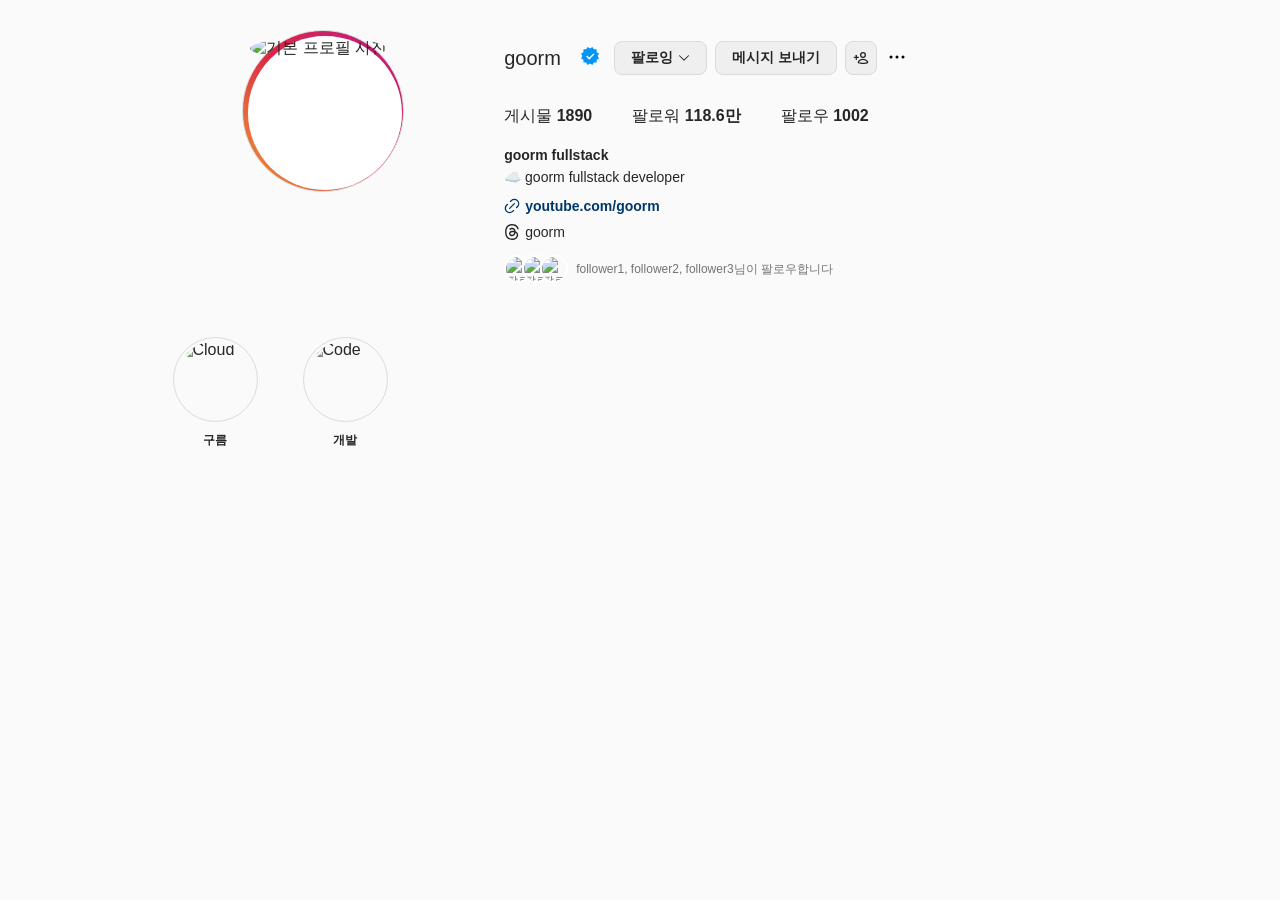
==== profilepage.html @ 55e89423 "feat: 프로필페이지 헤더 초안 구현" ====
<!DOCTYPE html>
<html lang="ko">
<head>
    <meta charset="UTF-8">
    <meta name="viewport" content="width=device-width, initial-scale=1.0">
    <title>goorm (@goorm) • Instagram 사진 및 동영상</title>
    <link rel="stylesheet" href="css/profilepage.css">
    <link rel="icon" href="assets/icon.ico">
</head>
<body>
    <div class="container">
        <!-- 프로필 헤더 영역이 여기에 로드됩니다 -->
        <div id="profile-header-container"></div>
    </div>

    <script src="js/main.js"></script>
</body>
</html>
---- css/profilepage.css ----
/* 전체 레이아웃 */
body {
    font-family: -apple-system, BlinkMacSystemFont, "Segoe UI", Roboto, Helvetica, Arial, sans-serif;
    margin: 0;
    padding: 0;
    background-color: #fafafa;
    color: #262626;
}

.container {
    max-width: 935px;
    margin: 0 auto;
    padding: 30px 20px 0;
}

/* 프로필 헤더 레이아웃 */
.profile-header {
    display: flex;
    margin-bottom: 44px;
}

/* 프로필 이미지 */
.profile-image-container {
    flex-basis: 0;
    flex-grow: 1;
    display: flex;
    justify-content: center;
    margin-right: 30px;
}

.profile-image-wrapper {
    position: relative;
    width: 150px;
    height: 150px;
    padding: 5px;
    border: 1px solid #dbdbdb;
    border-radius: 50%;
    background: linear-gradient(45deg, #f09433 0%, #e6683c 25%, #dc2743 50%, #cc2366 75%, #bc1888 100%);
}

.profile-image-inner {
    width: 100%;
    height: 100%;
    background-color: white;
    border-radius: 50%;
    padding: 2px;
}

.profile-image-inner img {
    width: 100%;
    height: 100%;
    border-radius: 50%;
    object-fit: cover;
}

/* 프로필 정보 */
.profile-info {
    flex-basis: 0;
    flex-grow: 2;
}

.profile-info-row {
    display: flex;
    align-items: center;
    margin-bottom: 20px;
}

.username {
    font-size: 20px;
    font-weight: 300;
    margin-right: 20px;
}

.verified-badge {
    margin-right: 15px;
}

.action-buttons {
    display: flex;
    gap: 8px;
}

.btn {
    border: 1px solid #dbdbdb;
    background-color: #efefef;
    padding: 7px 16px;
    border-radius: 8px;
    font-size: 14px;
    font-weight: 600;
    cursor: pointer;
    text-decoration: none;
    color: inherit;
    display: flex;
    align-items: center;
    justify-content: center;
}

.btn:hover {
    background-color: #dbdbdb;
}

.options-btn {
    background: none;
    border: none;
    cursor: pointer;
    padding: 8px;
}

/* 통계 (게시물, 팔로워, 팔로잉) */
.stats {
    list-style: none;
    padding: 0;
    display: flex;
    gap: 40px;
    margin-bottom: 20px;
}

.stats li {
    font-size: 16px;
}

.stats li span {
    font-weight: 600;
}

/* 바이오 */
.bio {
    font-size: 14px;
}

.bio-name {
    font-weight: 600;
    margin-bottom: 4px;
}

.bio-text {
    white-space: pre-wrap;
    line-height: 1.5;
}

.bio-link {
    color: #00376b;
    text-decoration: none;
    font-weight: 600;
    display: flex;
    align-items: center;
    gap: 5px;
    margin-top: 10px;
}

.threads-link {
    margin-top: 10px;
    display: flex;
    align-items: center;
    gap: 5px;
    font-size: 14px;
    text-decoration: none;
    color: inherit;
}

.threads-icon {
    width: 16px;
    height: 16px;
}

/* 팔로우 정보 */
.mutual-followers {
    margin-top: 15px;
    font-size: 12px;
    color: #737373;
    display: flex;
    align-items: center;
    gap: 8px;
}

.follower-avatars {
    display: flex;
}

.follower-avatars img {
    width: 24px;
    height: 24px;
    border-radius: 50%;
    border: 2px solid white;
    margin-left: -10px;
}

.follower-avatars img:first-child {
    margin-left: 0;
}

/* 스토리 하이라이트 */
.highlights {
    display: flex;
    gap: 45px;
    margin-bottom: 44px;
    padding: 10px 0;
}

.highlight-item {
    display: flex;
    flex-direction: column;
    align-items: center;
    gap: 10px;
    cursor: pointer;
}

.highlight-image-wrapper {
    width: 77px;
    height: 77px;
    padding: 3px;
    border: 1px solid #dbdbdb;
    border-radius: 50%;
}

.highlight-image-inner {
    width: 100%;
    height: 100%;
    border-radius: 50%;
    background-color: #fafafa;
    overflow: hidden;
}

.highlight-image-inner img {
    width: 100%;
    height: 100%;
    object-fit: cover;
}

.highlight-title {
    font-size: 12px;
    font-weight: 600;
}
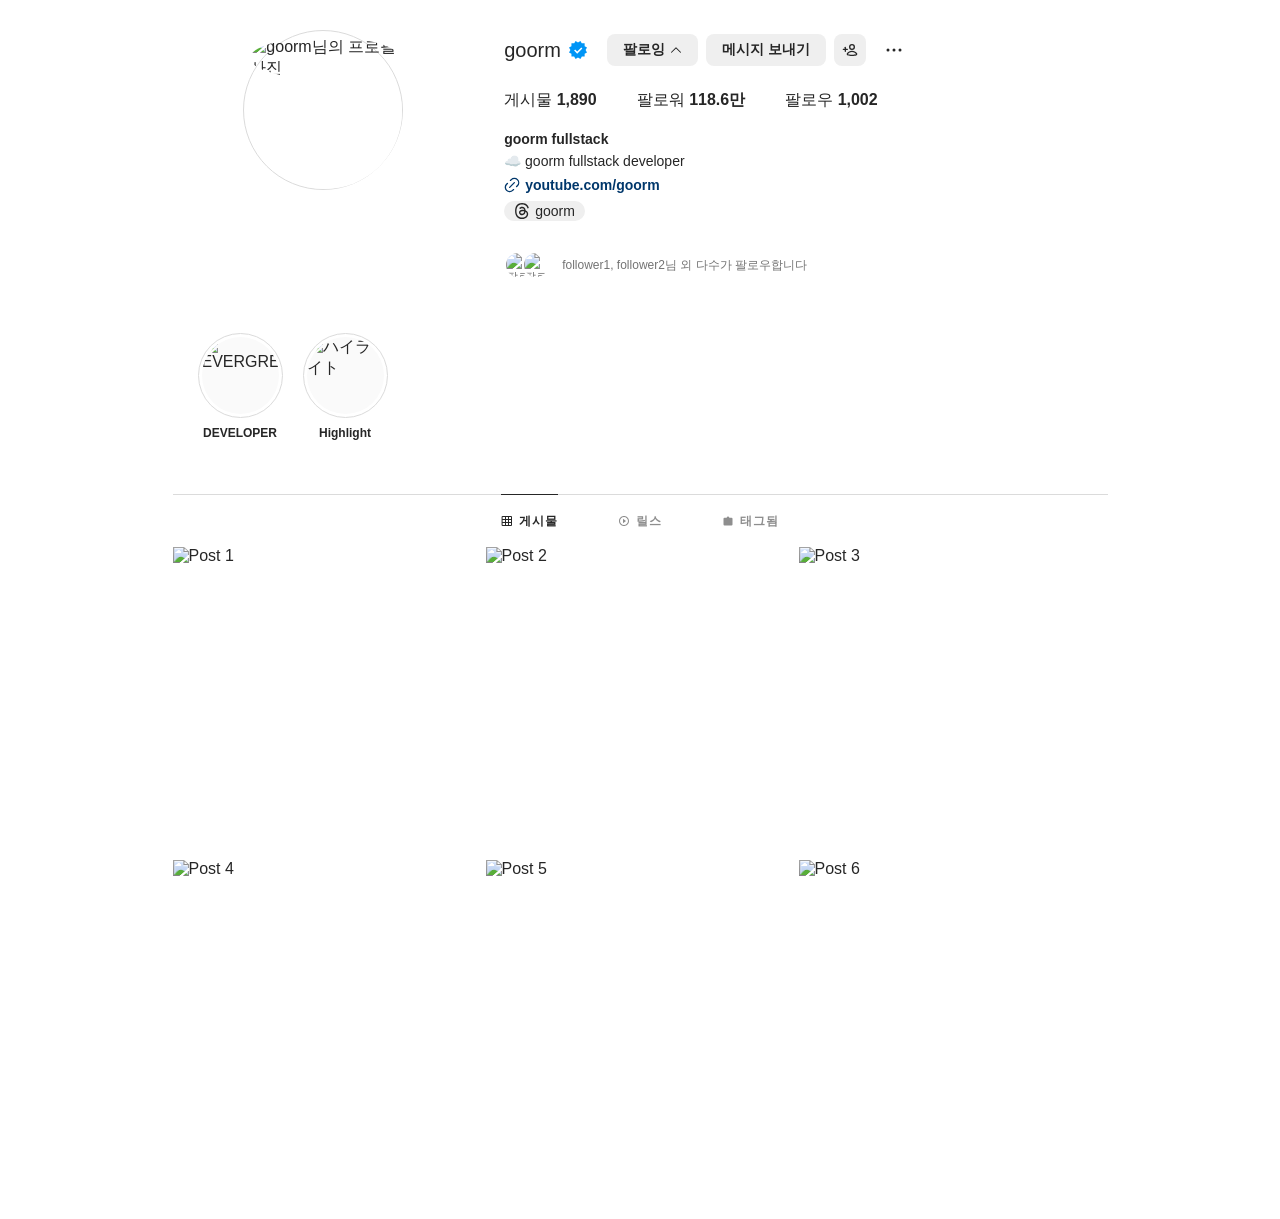
==== commit 6349acee: "feat: 프로필 페이지에 게시물 그리드 및 탭 메뉴 임시 추가" ====
--- a/profilepage.html
+++ b/profilepage.html
@@ -11,6 +11,54 @@
     <div class="container">
         <!-- 프로필 헤더 영역이 여기에 로드됩니다 -->
         <div id="profile-header-container"></div>
+
+        <!-- 탭 메뉴 -->
+        <div class="profile-tabs">
+            <div class="tab-item active">
+                <svg viewBox="0 0 24 24" width="12" height="12" fill="currentColor">
+                    <path fill="none" stroke="currentColor" stroke-linecap="round" stroke-linejoin="round" stroke-width="2px" d="M3 3H21V21H3z"></path>
+                    <path fill="none" stroke="currentColor" stroke-linecap="round" stroke-linejoin="round" stroke-width="2px" d="M9.01486 3 9.01486 21"></path>
+                    <path fill="none" stroke="currentColor" stroke-linecap="round" stroke-linejoin="round" stroke-width="2px" d="M14.98514 3 14.98514 21"></path>
+                    <path fill="none" stroke="currentColor" stroke-linecap="round" stroke-linejoin="round" stroke-width="2px" d="M21 9.01486 3 9.01486"></path>
+                    <path fill="none" stroke="currentColor" stroke-linecap="round" stroke-linejoin="round" stroke-width="2px" d="M21 14.98514 3 14.98514"></path>
+                </svg>
+                <span>게시물</span>
+            </div>
+            <div class="tab-item">
+                <svg viewBox="0 0 24 24" width="12" height="12" fill="currentColor">
+                    <path d="M12 2C6.48 2 2 6.48 2 12s4.48 10 10 10 10-4.48 10-10S17.52 2 12 2zm0 18c-4.41 0-8-3.59-8-8s3.59-8 8-8 8 3.59 8 8-3.59 8-8 8zm-2-12.5l6 4.5-6 4.5v-9z"></path>
+                </svg>
+                <span>릴스</span>
+            </div>
+            <div class="tab-item">
+                <svg viewBox="0 0 24 24" width="12" height="12" fill="currentColor">
+                    <path d="M21 7.48a2 2 0 0 0-2-2h-3.046a2.002 2.002 0 0 1-1.506-.683l-1.695-1.939a1 1 0 0 0-1.506 0L9.552 4.797c-.38.434-.93.682-1.506.682H5a2 2 0 0 0-2 2V19l.01.206A2 2 0 0 0 5 21h14a2 2 0 0 0 2-2V7.48z"></path>
+                </svg>
+                <span>태그됨</span>
+            </div>
+        </div>
+
+        <!-- 게시물 그리드 -->
+        <div class="posts-grid">
+            <div class="post-item">
+                <img src="https://images.unsplash.com/photo-1513002749550-c59d786b8e6c?w=300&h=300&fit=crop" alt="Post 1">
+            </div>
+            <div class="post-item">
+                <img src="https://images.unsplash.com/photo-1498050108023-c5249f4df085?w=300&h=300&fit=crop" alt="Post 2">
+            </div>
+            <div class="post-item">
+                <img src="https://images.unsplash.com/photo-1461749280684-dccba630e2f6?w=300&h=300&fit=crop" alt="Post 3">
+            </div>
+            <div class="post-item">
+                <img src="https://images.unsplash.com/photo-1498050108023-c5249f4df085?w=300&h=300&fit=crop" alt="Post 4">
+            </div>
+            <div class="post-item">
+                <img src="https://images.unsplash.com/photo-1513002749550-c59d786b8e6c?w=300&h=300&fit=crop" alt="Post 5">
+            </div>
+            <div class="post-item">
+                <img src="https://images.unsplash.com/photo-1461749280684-dccba630e2f6?w=300&h=300&fit=crop" alt="Post 6">
+            </div>
+        </div>
     </div>
 
     <script src="js/main.js"></script>
--- a/css/profilepage.css
+++ b/css/profilepage.css
@@ -3,7 +3,7 @@
     font-family: -apple-system, BlinkMacSystemFont, "Segoe UI", Roboto, Helvetica, Arial, sans-serif;
     margin: 0;
     padding: 0;
-    background-color: #fafafa;
+    background-color: #ffffff;
     color: #262626;
 }
 
@@ -13,14 +13,14 @@
     padding: 30px 20px 0;
 }
 
-/* 프로필 헤더 레이아웃 */
-.profile-header {
+/* 프로필 헤더 메인 레이아웃 */
+.profile-header-main {
     display: flex;
     margin-bottom: 44px;
 }
 
-/* 프로필 이미지 */
-.profile-image-container {
+/* 프로필 이미지 섹션 */
+.profile-image-section {
     flex-basis: 0;
     flex-grow: 1;
     display: flex;
@@ -32,10 +32,9 @@
     position: relative;
     width: 150px;
     height: 150px;
-    padding: 5px;
+    padding: 4px;
     border: 1px solid #dbdbdb;
     border-radius: 50%;
-    background: linear-gradient(45deg, #f09433 0%, #e6683c 25%, #dc2743 50%, #cc2366 75%, #bc1888 100%);
 }
 
 .profile-image-inner {
@@ -53,50 +52,64 @@
     object-fit: cover;
 }
 
-/* 프로필 정보 */
-.profile-info {
+/* 프로필 정보 섹션 */
+.profile-info-section {
     flex-basis: 0;
     flex-grow: 2;
-}
-
-.profile-info-row {
+    display: flex;
+    flex-direction: column;
+}
+
+.profile-username-row {
     display: flex;
     align-items: center;
     margin-bottom: 20px;
+    gap: 8px;
 }
 
 .username {
     font-size: 20px;
-    font-weight: 300;
-    margin-right: 20px;
+    font-weight: 400;
+    margin: 0;
 }
 
 .verified-badge {
-    margin-right: 15px;
-}
-
-.action-buttons {
+    display: flex;
+    align-items: center;
+    margin-right: 12px;
+}
+
+/* 액션 버튼들 (사용자명 옆에 배치) */
+.profile-actions {
     display: flex;
     gap: 8px;
+    align-items: center;
 }
 
 .btn {
-    border: 1px solid #dbdbdb;
+    border: none;
     background-color: #efefef;
-    padding: 7px 16px;
+    padding: 0 16px;
+    height: 32px;
     border-radius: 8px;
     font-size: 14px;
     font-weight: 600;
     cursor: pointer;
     text-decoration: none;
-    color: inherit;
+    color: #262626;
     display: flex;
     align-items: center;
     justify-content: center;
+    white-space: nowrap;
 }
 
 .btn:hover {
     background-color: #dbdbdb;
+}
+
+.similar-accounts-btn {
+    width: 32px;
+    padding: 0;
 }
 
 .options-btn {
@@ -104,19 +117,24 @@
     border: none;
     cursor: pointer;
     padding: 8px;
-}
-
-/* 통계 (게시물, 팔로워, 팔로잉) */
+    display: flex;
+    align-items: center;
+    justify-content: center;
+    color: #262626;
+}
+
+/* 통계 */
 .stats {
     list-style: none;
     padding: 0;
     display: flex;
     gap: 40px;
-    margin-bottom: 20px;
+    margin: 0 0 20px 0;
 }
 
 .stats li {
     font-size: 16px;
+    color: #262626;
 }
 
 .stats li span {
@@ -126,16 +144,17 @@
 /* 바이오 */
 .bio {
     font-size: 14px;
-}
-
-.bio-name {
+    margin-bottom: 20px;
+}
+
+.profile-display-name {
     font-weight: 600;
     margin-bottom: 4px;
 }
 
 .bio-text {
+    line-height: 1.5;
     white-space: pre-wrap;
-    line-height: 1.5;
 }
 
 .bio-link {
@@ -145,32 +164,31 @@
     display: flex;
     align-items: center;
     gap: 5px;
-    margin-top: 10px;
+    margin-top: 5px;
 }
 
 .threads-link {
-    margin-top: 10px;
     display: flex;
     align-items: center;
     gap: 5px;
     font-size: 14px;
     text-decoration: none;
-    color: inherit;
-}
-
-.threads-icon {
-    width: 16px;
-    height: 16px;
+    color: #262626;
+    margin-top: 8px;
+    background-color: #efefef;
+    padding: 2px 10px;
+    border-radius: 100px;
+    width: fit-content;
 }
 
 /* 팔로우 정보 */
 .mutual-followers {
-    margin-top: 15px;
     font-size: 12px;
     color: #737373;
     display: flex;
     align-items: center;
-    gap: 8px;
+    gap: 12px;
+    margin-top: 10px;
 }
 
 .follower-avatars {
@@ -189,20 +207,23 @@
     margin-left: 0;
 }
 
-/* 스토리 하이라이트 */
-.highlights {
-    display: flex;
-    gap: 45px;
+/* 스토리 하이라이트 섹션 */
+.highlights-section {
+    display: flex;
+    gap: 20px; /* 간격을 45px에서 20px로 대폭 축소 */
     margin-bottom: 44px;
-    padding: 10px 0;
+    padding: 10px 0 10px 25px; /* 왼쪽 여백을 주어 중앙으로 모음 */
+    overflow-x: auto;
 }
 
 .highlight-item {
     display: flex;
     flex-direction: column;
     align-items: center;
-    gap: 10px;
-    cursor: pointer;
+    gap: 8px;
+    cursor: pointer;
+    flex-shrink: 0;
+    width: 85px; /* 아이템 자체의 가로 길이를 제한 */
 }
 
 .highlight-image-wrapper {
@@ -232,3 +253,88 @@
     font-weight: 600;
 }
 
+/* 탭 메뉴 */
+.profile-tabs {
+    border-top: 1px solid #dbdbdb;
+    display: flex;
+    justify-content: center;
+    gap: 60px;
+}
+
+.tab-item {
+    display: flex;
+    align-items: center;
+    gap: 6px;
+    height: 52px;
+    cursor: pointer;
+    color: #8e8e8e;
+    font-size: 12px;
+    font-weight: 600;
+    letter-spacing: 1px;
+    text-transform: uppercase;
+}
+
+.tab-item.active {
+    color: #262626;
+    border-top: 1px solid #262626;
+    margin-top: -1px;
+}
+
+/* 게시물 그리드 */
+.posts-grid {
+    display: grid;
+    grid-template-columns: repeat(3, 1fr);
+    gap: 4px;
+    margin-bottom: 50px;
+}
+
+.post-item {
+    aspect-ratio: 1 / 1;
+    overflow: hidden;
+    cursor: pointer;
+    position: relative;
+}
+
+.post-item img {
+    width: 100%;
+    height: 100%;
+    object-fit: cover;
+}
+
+.post-item::after {
+    content: "";
+    position: absolute;
+    top: 0;
+    left: 0;
+    width: 100%;
+    height: 100%;
+    background-color: rgba(0, 0, 0, 0);
+    transition: background-color 0.2s;
+}
+
+.post-item:hover::after {
+    background-color: rgba(0, 0, 0, 0.1);
+}
+
+/* 모바일 대응 (간단하게) */
+@media (max-width: 735px) {
+    .profile-header-main {
+        flex-direction: column;
+        align-items: center;
+        text-align: center;
+    }
+    .profile-image-section {
+        margin-right: 0;
+        margin-bottom: 20px;
+    }
+    .profile-username-row {
+        flex-direction: column;
+        gap: 15px;
+    }
+    .stats {
+        justify-content: center;
+    }
+    .profile-tabs {
+        gap: 30px;
+    }
+}
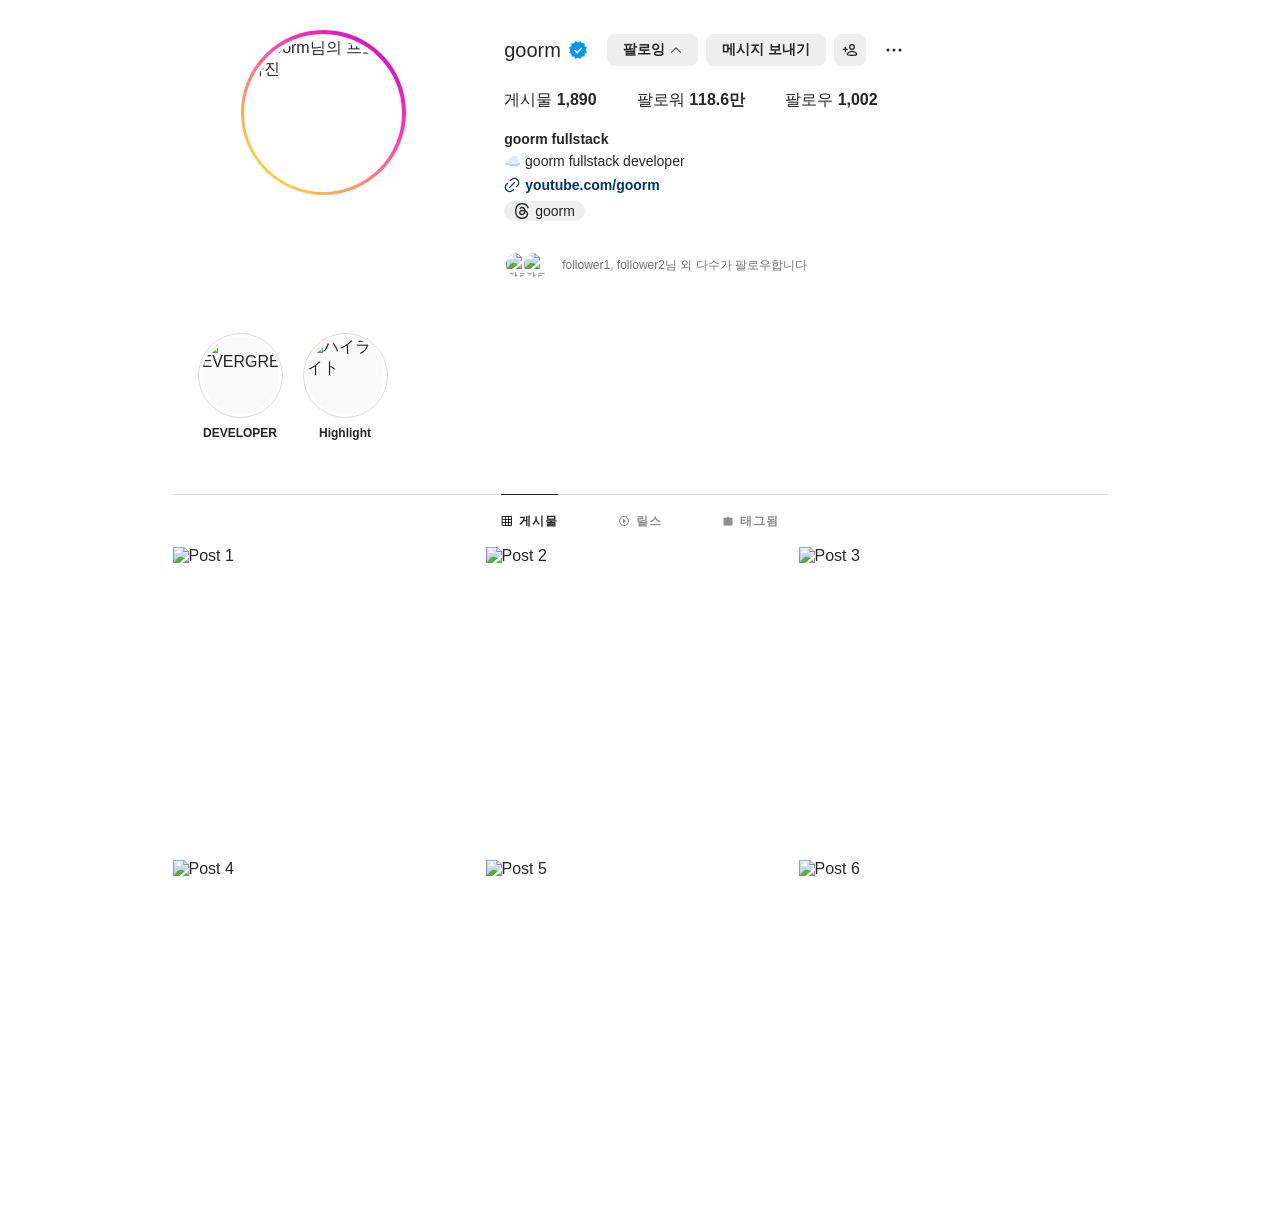
==== commit fd11cbdd: "style: 프로필 스타일 수정" ====
--- a/profilepage.html
+++ b/profilepage.html
@@ -9,7 +9,7 @@
 </head>
 <body>
     <div class="container">
-        <!-- 프로필 헤더 영역이 여기에 로드됩니다 -->
+        <!-- 프로필 헤더 영역 -->
         <div id="profile-header-container"></div>
 
         <!-- 탭 메뉴 -->
--- a/css/profilepage.css
+++ b/css/profilepage.css
@@ -32,17 +32,25 @@
     position: relative;
     width: 150px;
     height: 150px;
-    padding: 4px;
-    border: 1px solid #dbdbdb;
-    border-radius: 50%;
+    padding: 7.5px; /* 무지개 테두리 두께 */
+    background: linear-gradient(40deg, #fff824 0%, #ff2cb5 70%, #b300c7 100%);
+    border-radius: 50%;
+    display: flex;
+    flex-shrink: 0;
+    justify-content: center;
+    align-items: center;
 }
 
 .profile-image-inner {
     width: 100%;
     height: 100%;
-    background-color: white;
-    border-radius: 50%;
-    padding: 2px;
+    background-color: white; /* 무지개와 이미지 사이의 흰색 도넛 공간 */
+    border-radius: 50%;
+    padding: 4px; /* 흰색 간격 두께 */
+    display: flex;
+    flex-shrink: 0;
+    justify-content: center;
+    align-items: center;
 }
 
 .profile-image-inner img {
@@ -58,6 +66,7 @@
     flex-grow: 2;
     display: flex;
     flex-direction: column;
+    flex-shrink: 0;
 }
 
 .profile-username-row {
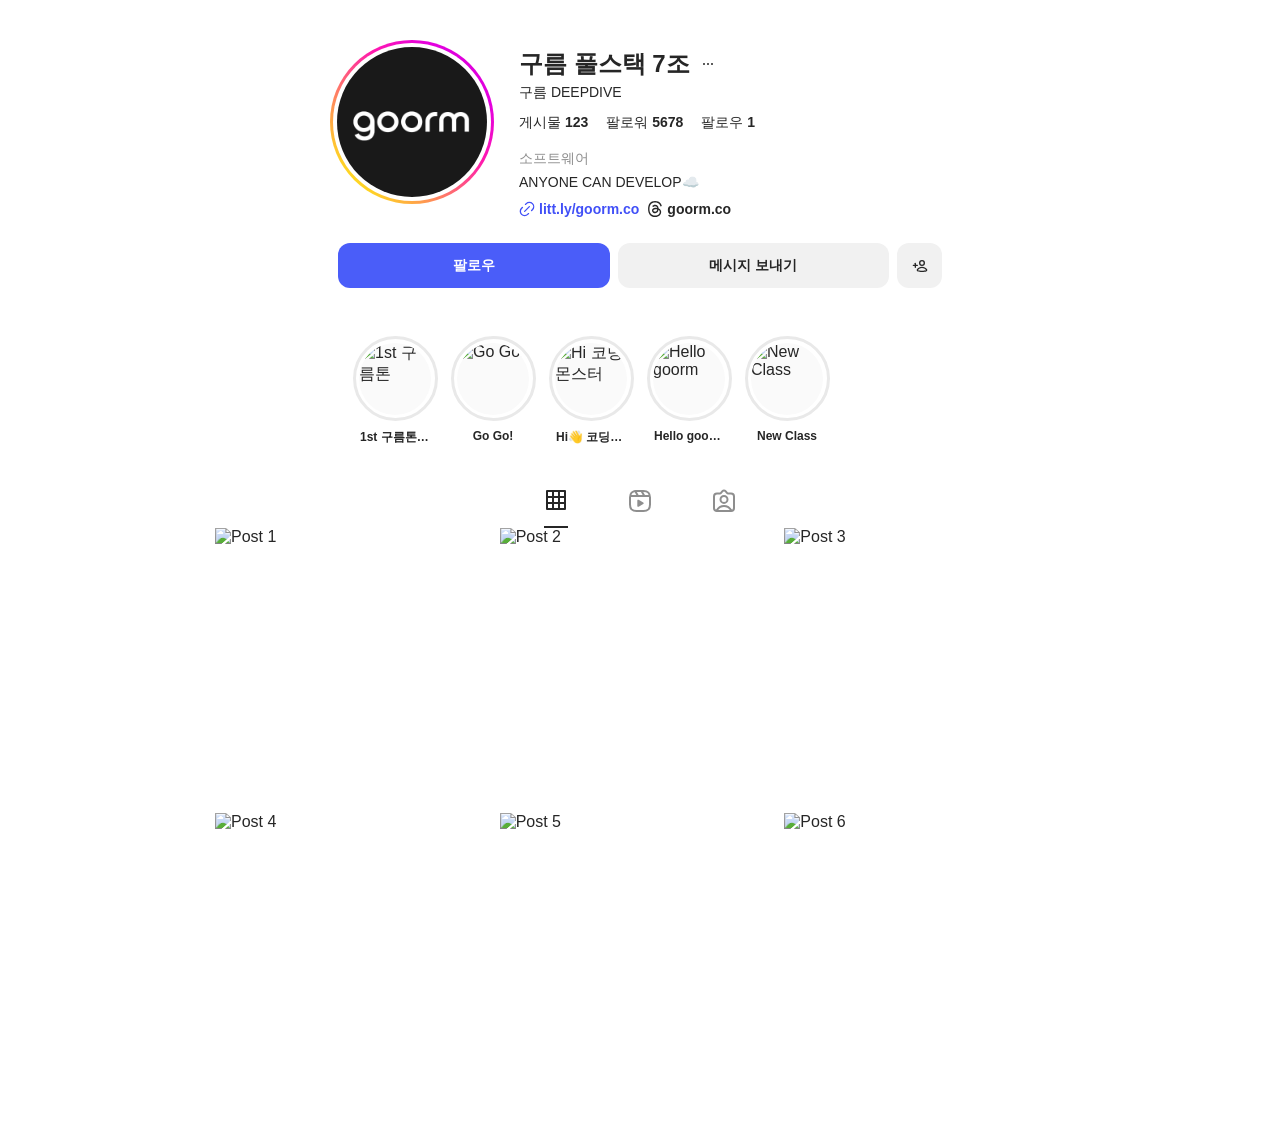
==== commit e162af7e: "style: 프로필 탭 아이콘과 스타일 수정" ====
--- a/profilepage.html
+++ b/profilepage.html
@@ -13,28 +13,47 @@
         <div id="profile-header-container"></div>
 
         <!-- 탭 메뉴 -->
-        <div class="profile-tabs">
-            <div class="tab-item active">
-                <svg viewBox="0 0 24 24" width="12" height="12" fill="currentColor">
-                    <path fill="none" stroke="currentColor" stroke-linecap="round" stroke-linejoin="round" stroke-width="2px" d="M3 3H21V21H3z"></path>
-                    <path fill="none" stroke="currentColor" stroke-linecap="round" stroke-linejoin="round" stroke-width="2px" d="M9.01486 3 9.01486 21"></path>
-                    <path fill="none" stroke="currentColor" stroke-linecap="round" stroke-linejoin="round" stroke-width="2px" d="M14.98514 3 14.98514 21"></path>
-                    <path fill="none" stroke="currentColor" stroke-linecap="round" stroke-linejoin="round" stroke-width="2px" d="M21 9.01486 3 9.01486"></path>
-                    <path fill="none" stroke="currentColor" stroke-linecap="round" stroke-linejoin="round" stroke-width="2px" d="M21 14.98514 3 14.98514"></path>
-                </svg>
-                <span>게시물</span>
+        <div role="tablist" class="profile-tabs">
+            <div class="tab-item-wrapper">
+                <a aria-selected="true" class="tab-item active" href="#" role="link" tabindex="0">
+                    <div class="tab-icon-wrapper">
+                        <svg viewBox="0 0 24 24" width="24" height="24" fill="currentColor">
+                            <title>게시물</title>
+                            <path fill="none" stroke="currentColor" stroke-linecap="round" stroke-linejoin="round" stroke-width="2px" d="M3 3H21V21H3z"></path>
+                            <path fill="none" stroke="currentColor" stroke-linecap="round" stroke-linejoin="round" stroke-width="2px" d="M9.01486 3 9.01486 21"></path>
+                            <path fill="none" stroke="currentColor" stroke-linecap="round" stroke-linejoin="round" stroke-width="2px" d="M14.98514 3 14.98514 21"></path>
+                            <path fill="none" stroke="currentColor" stroke-linecap="round" stroke-linejoin="round" stroke-width="2px" d="M21 9.01486 3 9.01486"></path>
+                            <path fill="none" stroke="currentColor" stroke-linecap="round" stroke-linejoin="round" stroke-width="2px" d="M21 14.98514 3 14.98514"></path>
+                        </svg>
+                    </div>
+                </a>
             </div>
-            <div class="tab-item">
-                <svg viewBox="0 0 24 24" width="12" height="12" fill="currentColor">
-                    <path d="M12 2C6.48 2 2 6.48 2 12s4.48 10 10 10 10-4.48 10-10S17.52 2 12 2zm0 18c-4.41 0-8-3.59-8-8s3.59-8 8-8 8 3.59 8 8-3.59 8-8 8zm-2-12.5l6 4.5-6 4.5v-9z"></path>
-                </svg>
-                <span>릴스</span>
+            <div class="tab-item-wrapper">
+                <a aria-selected="false" class="tab-item" href="#" role="link" tabindex="0">
+                    <div class="tab-icon-wrapper">
+                        <svg viewBox="0 0 24 24" width="24" height="24" fill="currentColor">
+                            <title>릴스</title>
+                            <g stroke="currentColor" stroke-linejoin="round" stroke-width="2px">
+                                <path d="M2.0493 7.002 21.9503 7.002" fill="none"></path>
+                                <path stroke-linecap="round" d="M13.50427 2.001 16.36227 7.002" fill="none"></path>
+                                <path stroke-linecap="round" d="M7.20677 2.1099 10.00177 7.0019" fill="none"></path>
+                                <path d="M2 12.001v3.449c0 2.849.698 4.006 1.606 4.945.94.908 2.098 1.607 4.946 1.607h6.896c2.848 0 4.006-.699 4.946-1.607.908-.939 1.606-2.096 1.606-4.945V8.552c0-2.848-.698-4.006-1.606-4.945C19.454 2.699 18.296 2 15.448 2H8.552c-2.848 0-4.006.699-4.946 1.607C2.698 4.546 2 5.704 2 8.552z" stroke-linecap="round" fill="none"></path>
+                            </g>
+                            <path d="M9.763 17.664a.908.908 0 0 1-.454-.787V11.63a.909.909 0 0 1 1.364-.788l4.545 2.624a.909.909 0 0 1 0 1.575l-4.545 2.624a.91.91 0 0 1-.91 0z" fill-rule="evenodd"></path>
+                        </svg>
+                    </div>
+                </a>
             </div>
-            <div class="tab-item">
-                <svg viewBox="0 0 24 24" width="12" height="12" fill="currentColor">
-                    <path d="M21 7.48a2 2 0 0 0-2-2h-3.046a2.002 2.002 0 0 1-1.506-.683l-1.695-1.939a1 1 0 0 0-1.506 0L9.552 4.797c-.38.434-.93.682-1.506.682H5a2 2 0 0 0-2 2V19l.01.206A2 2 0 0 0 5 21h14a2 2 0 0 0 2-2V7.48z"></path>
-                </svg>
-                <span>태그됨</span>
+            <div class="tab-item-wrapper">
+                <a aria-selected="false" class="tab-item" href="#" role="link" tabindex="0">
+                    <div class="tab-icon-wrapper">
+                        <svg fill="currentColor" height="24" viewBox="0 0 24 24" width="24">
+                            <title>태그됨</title>
+                            <path d="M21 7.48a2 2 0 0 0-2-2h-3.046a2.002 2.002 0 0 1-1.506-.683l-1.695-1.939a1 1 0 0 0-1.506 0L9.552 4.797c-.38.434-.93.682-1.506.682H5a2 2 0 0 0-2 2V19l.01.206A2 2 0 0 0 5 21h14a2 2 0 0 0 2-2V7.48ZM23 19a4 4 0 0 1-4 4H5a4 4 0 0 1-3.995-3.794L1 19V7.48a4 4 0 0 1 4-4h3.046l1.696-1.94a3 3 0 0 1 4.516 0l1.696 1.94H19a4 4 0 0 1 4 4V19Z" fill="currentColor"></path>
+                            <path d="M14.5 10.419a2.5 2.5 0 1 0-5 0 2.5 2.5 0 0 0 5 0Zm2 0a4.5 4.5 0 1 1-9 0 4.5 4.5 0 0 1 9 0ZM12 16.003c3.511 0 6.555 1.99 8.13 4.906a1 1 0 0 1-1.76.95c-1.248-2.31-3.64-3.857-6.37-3.857S6.878 19.55 5.63 21.86a1 1 0 0 1-1.76-.951c1.575-2.915 4.618-4.906 8.13-4.906Z" fill="currentColor"></path>
+                        </svg>
+                    </div>
+                </a>
             </div>
         </div>
 
--- a/css/profilepage.css
+++ b/css/profilepage.css
@@ -8,32 +8,37 @@
 }
 
 .container {
-    max-width: 935px;
+    max-width: 850px;
     margin: 0 auto;
     padding: 30px 20px 0;
 }
 
 /* 프로필 헤더 메인 레이아웃 */
 .profile-header-main {
-    display: flex;
-    margin-bottom: 44px;
-}
-
-/* 프로필 이미지 섹션 */
-.profile-image-section {
-    flex-basis: 0;
-    flex-grow: 1;
-    display: flex;
-    justify-content: center;
-    margin-right: 30px;
+    max-width: 620px;
+    margin: 0 auto;
+    padding: 10px 10px;
+}
+
+/* 프로필 컨텐츠: 이미지 + 정보 */
+.profile-content {
+    display: flex;
+    gap: 25px;
+    margin-bottom: 12px;
+    align-items: flex-start;
+}
+
+/* 프로필 정보 영역 */
+.profile-info {
+    flex: 1;
 }
 
 .profile-image-wrapper {
     position: relative;
     width: 150px;
     height: 150px;
-    padding: 7.5px; /* 무지개 테두리 두께 */
-    background: linear-gradient(40deg, #fff824 0%, #ff2cb5 70%, #b300c7 100%);
+    padding: 7px; /* 무지개 테두리 두께 */
+    background: linear-gradient(45deg, #fff714 0%, #ffeb14 10%, #ff18ae 60%, #e300df 80%, #d300d3 100%);
     border-radius: 50%;
     display: flex;
     flex-shrink: 0;
@@ -44,9 +49,9 @@
 .profile-image-inner {
     width: 100%;
     height: 100%;
-    background-color: white; /* 무지개와 이미지 사이의 흰색 도넛 공간 */
-    border-radius: 50%;
-    padding: 4px; /* 흰색 간격 두께 */
+    background-color: white;
+    border-radius: 50%;
+    padding: 4px;
     display: flex;
     flex-shrink: 0;
     justify-content: center;
@@ -60,47 +65,61 @@
     object-fit: cover;
 }
 
-/* 프로필 정보 섹션 */
-.profile-info-section {
-    flex-basis: 0;
-    flex-grow: 2;
-    display: flex;
-    flex-direction: column;
-    flex-shrink: 0;
-}
-
+/* 프로필 사용자명 행 */
 .profile-username-row {
     display: flex;
     align-items: center;
+    gap: 4px;
+    margin-top: 8px;
+    margin-bottom: 4px;
+}
+
+.username {
+    font-size: 24px;
+    font-weight: 700;
+    margin: 0;
+}
+
+/* 서브네임 */
+.profile-subname {
+    font-size: 14px;
+    color: #262626;
+    margin-bottom: 12px;
+}
+
+/* 통계 행 */
+.stats-row {
+    display: flex;
+    gap: 18px;
+    margin-top: 4px;
+    margin-bottom: 18px;
+}
+
+.stat-item {
+    font-size: 14px;
+    color: #262626;
+}
+
+.stat-item strong {
+    font-weight: 600;
+}
+
+/* 액션 버튼들 */
+.profile-actions {
+    display: flex;
+    gap: 8px;
     margin-bottom: 20px;
-    gap: 8px;
-}
-
-.username {
-    font-size: 20px;
-    font-weight: 400;
-    margin: 0;
-}
-
-.verified-badge {
-    display: flex;
-    align-items: center;
-    margin-right: 12px;
-}
-
-/* 액션 버튼들 (사용자명 옆에 배치) */
-.profile-actions {
-    display: flex;
-    gap: 8px;
-    align-items: center;
+    margin-left: 8px;
+    margin-right: 8px;
 }
 
 .btn {
     border: none;
-    background-color: #efefef;
+    background-color: #f1f1f1;
     padding: 0 16px;
-    height: 32px;
-    border-radius: 8px;
+    height: 45px;
+    border-radius: 12px;
+    margin-top: 14px;
     font-size: 14px;
     font-weight: 600;
     cursor: pointer;
@@ -110,10 +129,40 @@
     align-items: center;
     justify-content: center;
     white-space: nowrap;
+    flex: 1;
 }
 
 .btn:hover {
-    background-color: #dbdbdb;
+    background-color: #e9e9e9;
+}
+
+/* 팔로우 버튼 - 파란색 */
+.btn-follow {
+    background-color: #4a5df9;
+    color: #ffffff;
+}
+
+.btn-follow:hover {
+    background-color: #4150f7;
+}
+
+/* 메시지 보내기 버튼 - 회색 */
+.btn-message {
+    background-color: #f1f1f1;
+    color: #262626;
+}
+
+.btn-message:hover {
+    background-color: #e9e9e9;
+}
+
+/* 추가 버튼 - 짧게 */
+.btn-add {
+    width: 45px !important;
+    height: 45px;
+    padding: 0 !important;
+    flex: 0 0 45px !important;
+    flex-shrink: 0;
 }
 
 .similar-accounts-btn {
@@ -125,103 +174,63 @@
     background: none;
     border: none;
     cursor: pointer;
-    padding: 8px;
-    display: flex;
-    align-items: center;
-    justify-content: center;
-    color: #262626;
-}
-
-/* 통계 */
-.stats {
-    list-style: none;
-    padding: 0;
-    display: flex;
-    gap: 40px;
-    margin: 0 0 20px 0;
-}
-
-.stats li {
-    font-size: 16px;
-    color: #262626;
-}
-
-.stats li span {
-    font-weight: 600;
-}
+    display: flex;
+    align-items: center;
+    justify-content: center;
+    color: #262626;
+}
+
 
 /* 바이오 */
 .bio {
     font-size: 14px;
-    margin-bottom: 20px;
-}
-
-.profile-display-name {
-    font-weight: 600;
+}
+
+.profile-category {
+    font-weight: 400;
+    color: #8e8e8e;
     margin-bottom: 4px;
+    font-size: 14px;
 }
 
 .bio-text {
     line-height: 1.5;
-    white-space: pre-wrap;
+    margin-bottom: 8px;
+}
+
+.bio-links {
+    display: flex;
+    gap: 8px;
+    flex-wrap: wrap;
 }
 
 .bio-link {
-    color: #00376b;
+    color: #4150f7;
     text-decoration: none;
     font-weight: 600;
-    display: flex;
-    align-items: center;
-    gap: 5px;
-    margin-top: 5px;
+    display: inline-flex;
+    align-items: center;
+    gap: 4px;
+    font-size: 14px;
 }
 
 .threads-link {
-    display: flex;
-    align-items: center;
-    gap: 5px;
+    display: inline-flex;
+    align-items: center;
+    gap: 4px;
     font-size: 14px;
     text-decoration: none;
     color: #262626;
-    margin-top: 8px;
-    background-color: #efefef;
-    padding: 2px 10px;
-    border-radius: 100px;
-    width: fit-content;
-}
-
-/* 팔로우 정보 */
-.mutual-followers {
-    font-size: 12px;
-    color: #737373;
-    display: flex;
-    align-items: center;
-    gap: 12px;
-    margin-top: 10px;
-}
-
-.follower-avatars {
-    display: flex;
-}
-
-.follower-avatars img {
-    width: 24px;
-    height: 24px;
-    border-radius: 50%;
-    border: 2px solid white;
-    margin-left: -10px;
-}
-
-.follower-avatars img:first-child {
-    margin-left: 0;
+    font-weight: 600;
 }
 
 /* 스토리 하이라이트 섹션 */
 .highlights-section {
-    display: flex;
-    gap: 20px; /* 간격을 45px에서 20px로 대폭 축소 */
-    margin-bottom: 44px;
-    padding: 10px 0 10px 25px; /* 왼쪽 여백을 주어 중앙으로 모음 */
+    max-width: 570px;
+    margin: 0 auto 10px;
+    padding: 18px 10px;
+    display: flex;
+    gap: 18px;
     overflow-x: auto;
 }
 
@@ -232,14 +241,14 @@
     gap: 8px;
     cursor: pointer;
     flex-shrink: 0;
-    width: 85px; /* 아이템 자체의 가로 길이를 제한 */
+    width: 80px; /* 아이템 자체의 가로 길이를 제한 */
 }
 
 .highlight-image-wrapper {
-    width: 77px;
-    height: 77px;
-    padding: 3px;
-    border: 1px solid #dbdbdb;
+    width: 72px;
+    height: 72px;
+    padding: 3.5px;
+    border: 3.5px solid #e9e9e9;
     border-radius: 50%;
 }
 
@@ -260,33 +269,51 @@
 .highlight-title {
     font-size: 12px;
     font-weight: 600;
+    color: #262626;
+    text-align: center;
+    overflow: hidden;
+    text-overflow: ellipsis;
+    white-space: nowrap;
+    max-width: 70px;
 }
 
 /* 탭 메뉴 */
 .profile-tabs {
-    border-top: 1px solid #dbdbdb;
     display: flex;
     justify-content: center;
     gap: 60px;
 }
 
+.tab-item-wrapper {
+    display: flex;
+    align-items: center;
+}
+
 .tab-item {
     display: flex;
     align-items: center;
-    gap: 6px;
+    justify-content: center;
     height: 52px;
     cursor: pointer;
     color: #8e8e8e;
-    font-size: 12px;
-    font-weight: 600;
-    letter-spacing: 1px;
-    text-transform: uppercase;
+    text-decoration: none;
+    border-top: 1px solid transparent;
+    margin-top: -1px;
 }
 
 .tab-item.active {
     color: #262626;
-    border-top: 1px solid #262626;
-    margin-top: -1px;
+    border-bottom: 2px solid #262626;
+}
+
+.tab-item:hover {
+    color: #262626;
+}
+
+.tab-icon-wrapper {
+    display: flex;
+    align-items: center;
+    justify-content: center;
 }
 
 /* 게시물 그리드 */
@@ -338,7 +365,7 @@
     }
     .profile-username-row {
         flex-direction: column;
-        gap: 15px;
+        gap: 5px;
     }
     .stats {
         justify-content: center;
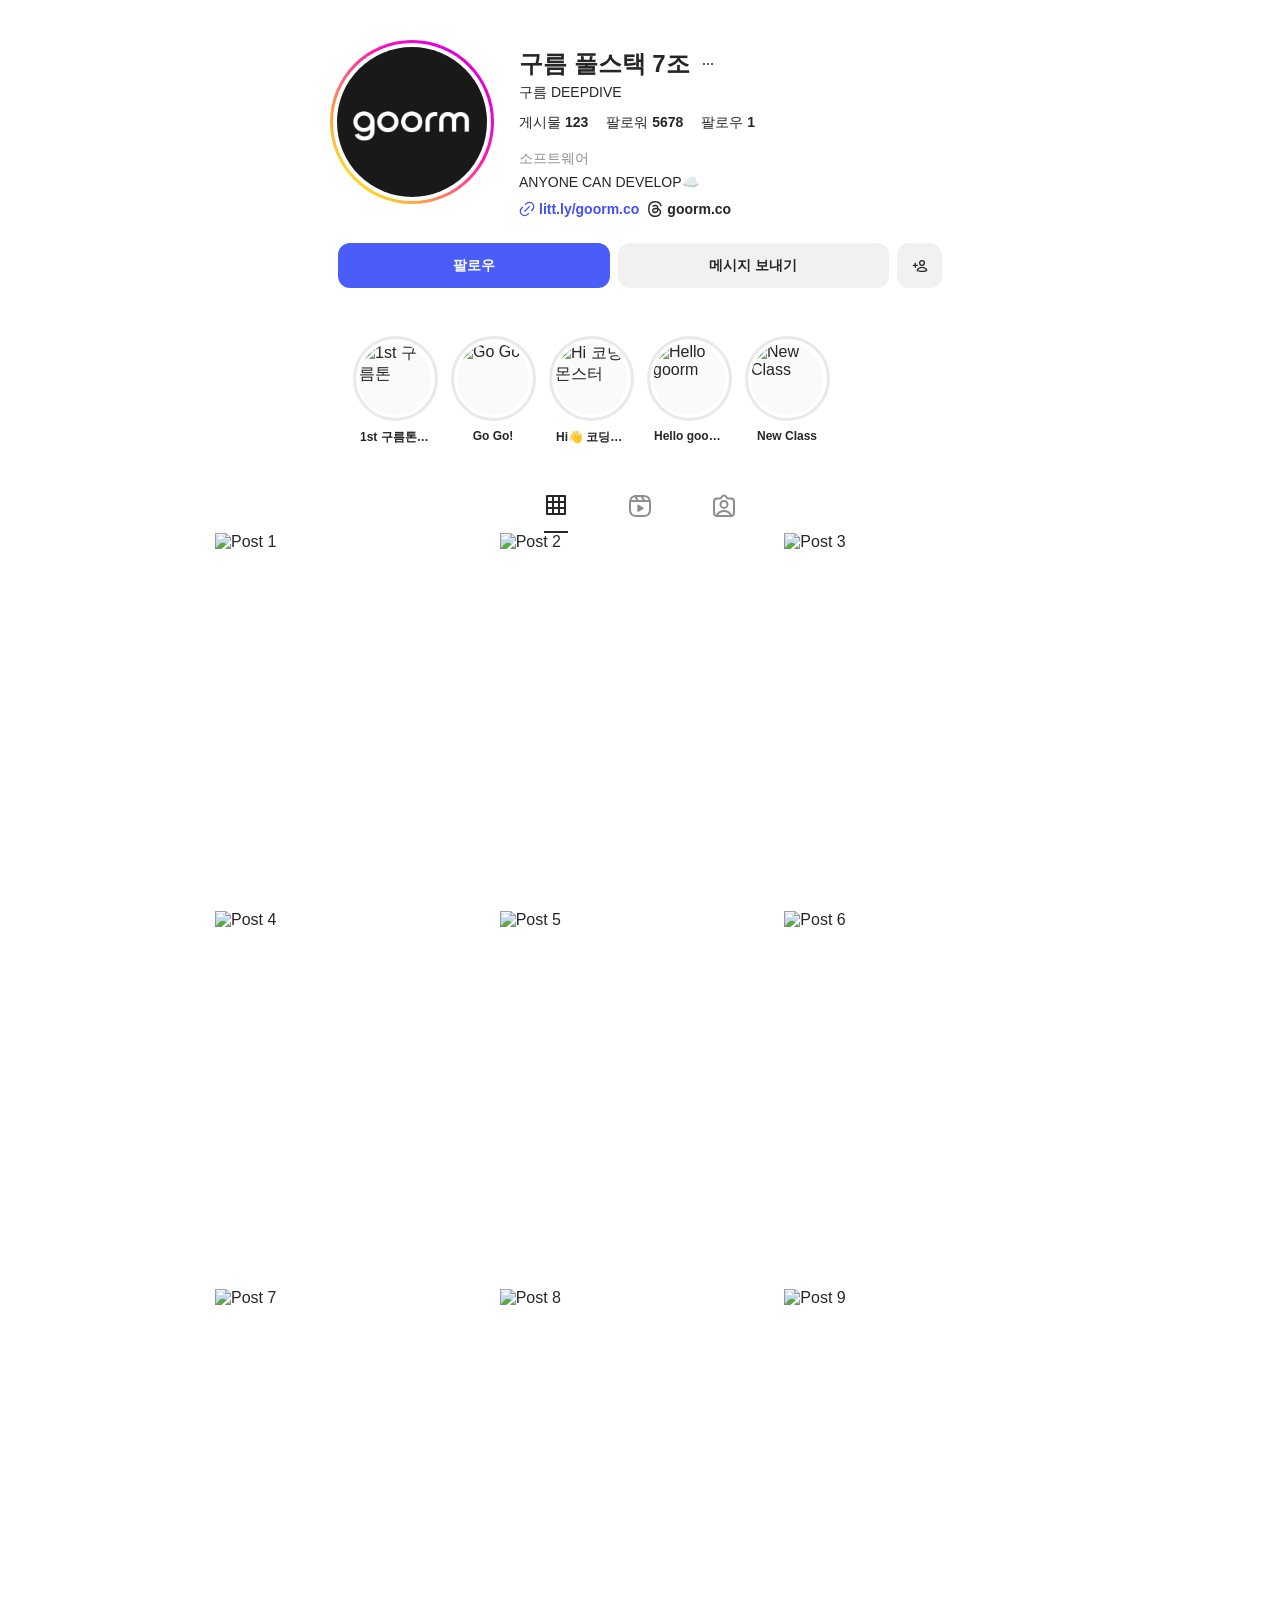
==== commit 0bf3d091: "style: 게시물 스타일 수정" ====
--- a/profilepage.html
+++ b/profilepage.html
@@ -58,25 +58,8 @@
         </div>
 
         <!-- 게시물 그리드 -->
-        <div class="posts-grid">
-            <div class="post-item">
-                <img src="https://images.unsplash.com/photo-1513002749550-c59d786b8e6c?w=300&h=300&fit=crop" alt="Post 1">
-            </div>
-            <div class="post-item">
-                <img src="https://images.unsplash.com/photo-1498050108023-c5249f4df085?w=300&h=300&fit=crop" alt="Post 2">
-            </div>
-            <div class="post-item">
-                <img src="https://images.unsplash.com/photo-1461749280684-dccba630e2f6?w=300&h=300&fit=crop" alt="Post 3">
-            </div>
-            <div class="post-item">
-                <img src="https://images.unsplash.com/photo-1498050108023-c5249f4df085?w=300&h=300&fit=crop" alt="Post 4">
-            </div>
-            <div class="post-item">
-                <img src="https://images.unsplash.com/photo-1513002749550-c59d786b8e6c?w=300&h=300&fit=crop" alt="Post 5">
-            </div>
-            <div class="post-item">
-                <img src="https://images.unsplash.com/photo-1461749280684-dccba630e2f6?w=300&h=300&fit=crop" alt="Post 6">
-            </div>
+        <div class="posts-grid" id="posts-grid-container">
+            <!-- 게시물들이 여기에 동적으로 로드됩니다 -->
         </div>
     </div>
 
--- a/css/profilepage.css
+++ b/css/profilepage.css
@@ -287,6 +287,7 @@
 .tab-item-wrapper {
     display: flex;
     align-items: center;
+    margin-top: 5px;
 }
 
 .tab-item {
@@ -324,32 +325,103 @@
     margin-bottom: 50px;
 }
 
-.post-item {
-    aspect-ratio: 1 / 1;
+.post-item-wrapper {
+    position: relative;
+}
+
+.post-item-link {
+    display: block;
+    text-decoration: none;
+    color: inherit;
+    cursor: pointer;
+}
+
+.post-image-container {
+    position: relative;
+    width: 100%;
     overflow: hidden;
-    cursor: pointer;
+}
+
+.post-image-wrapper {
     position: relative;
-}
-
-.post-item img {
-    width: 100%;
-    height: 100%;
-    object-fit: cover;
-}
-
-.post-item::after {
-    content: "";
+    width: 100%;
+    overflow: hidden;
+}
+
+.post-image {
     position: absolute;
     top: 0;
     left: 0;
     width: 100%;
     height: 100%;
+    object-fit: cover;
+}
+
+.post-overlay {
+    position: absolute;
+    top: 0;
+    left: 0;
+    width: 100%;
+    height: 100%;
     background-color: rgba(0, 0, 0, 0);
-    transition: background-color 0.2s;
-}
-
-.post-item:hover::after {
-    background-color: rgba(0, 0, 0, 0.1);
+    pointer-events: none;
+    display: flex;
+    align-items: center;
+    justify-content: center;
+    opacity: 0;
+    transition: opacity 0s, background-color 0s;
+}
+
+.post-item-link:hover .post-overlay {
+    background-color: rgba(0, 0, 0, 0.9);
+    opacity: 1;
+}
+
+.post-hover-stats {
+    display: flex;
+    align-items: center;
+    justify-content: center;
+    gap: 30px;
+    color: #ffffff;
+}
+
+.post-stat-item {
+    display: flex;
+    align-items: center;
+    gap: 8px;
+    font-size: 16px;
+    font-weight: 600;
+}
+
+.post-stat-item svg {
+    width: 24px;
+    height: 24px;
+    fill: #ffffff;
+    stroke: #ffffff;
+}
+
+.post-stat-count {
+    color: #ffffff;
+    font-weight: 600;
+}
+
+.post-badge {
+    position: absolute;
+    top: 8px;
+    right: 8px;
+    z-index: 1;
+}
+
+.post-badge-inner {
+    display: flex;
+    align-items: center;
+    justify-content: center;
+    border-radius: 4px;
+    padding: 4px;
+}
+
+.post-pinned-icon {
+    color: #ffffff;
 }
 
 /* 모바일 대응 (간단하게) */
